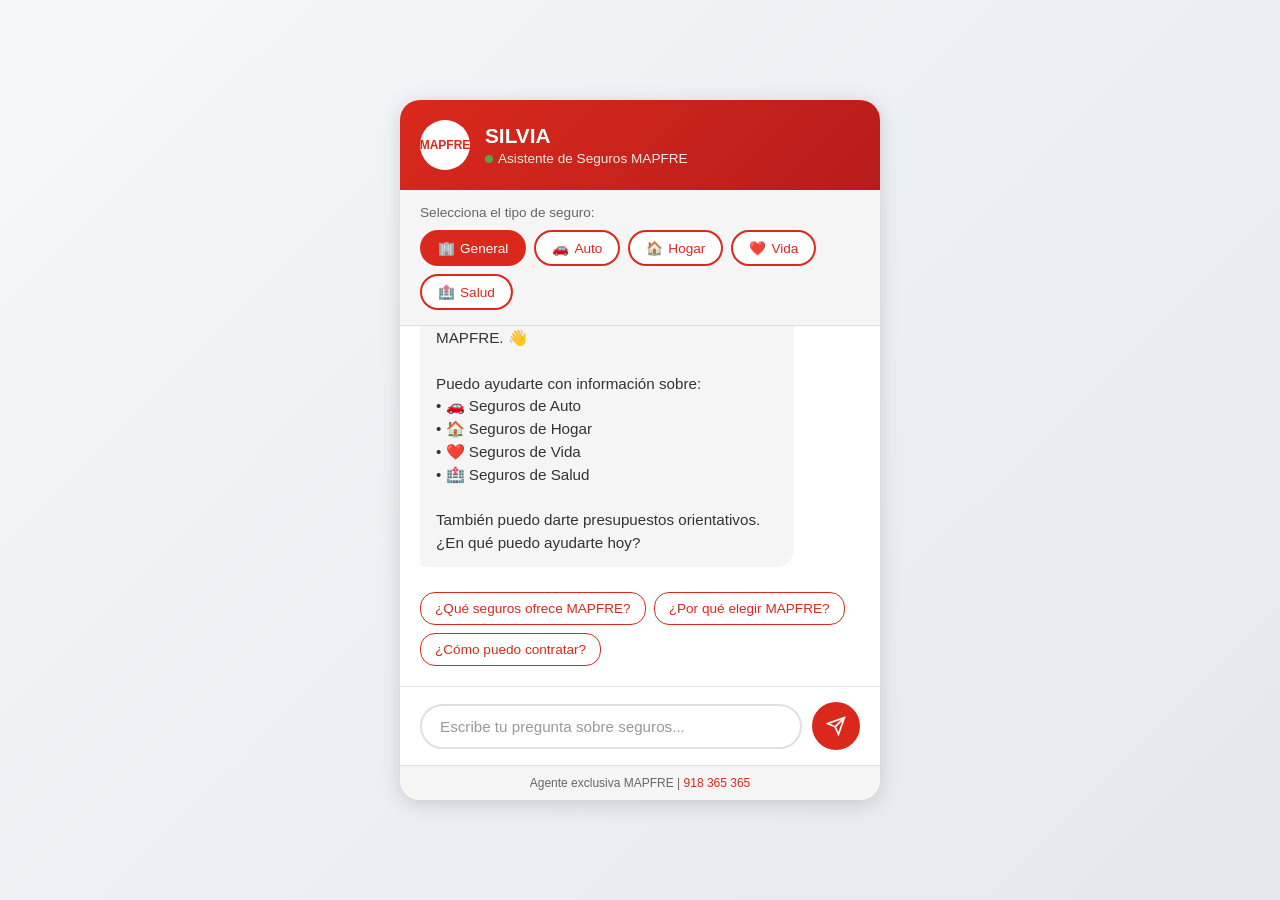
==== index.html @ 95a00fcc "feat: Create SILVIA - MAPFRE insurance chatbot Complete implementation of an AI-powered chatbot for " ====
<!DOCTYPE html>
<html lang="es">
<head>
    <meta charset="UTF-8">
    <meta name="viewport" content="width=device-width, initial-scale=1.0">
    <meta name="description" content="SILVIA - Asistente virtual de seguros MAPFRE. Consulta sobre seguros de auto, hogar, vida y salud.">
    <meta name="theme-color" content="#DA291C">
    <title>SILVIA - Asistente de Seguros MAPFRE</title>
    <link rel="stylesheet" href="css/style.css">
    <link rel="icon" href="data:image/svg+xml,<svg xmlns='http://www.w3.org/2000/svg' viewBox='0 0 100 100'><text y='.9em' font-size='90'>🛡️</text></svg>">
</head>
<body>
    <div class="chat-container">
        <!-- Header -->
        <div class="chat-header">
            <div class="chat-header-logo">
                <span>MAPFRE</span>
            </div>
            <div class="chat-header-info">
                <h1>SILVIA</h1>
                <p><span class="status-dot"></span>Asistente de Seguros MAPFRE</p>
            </div>
        </div>

        <!-- Selector de tipo de seguro -->
        <div class="insurance-selector">
            <p>Selecciona el tipo de seguro:</p>
            <div class="insurance-buttons">
                <button class="insurance-btn active" data-type="general">
                    <span class="icon">🏢</span>General
                </button>
                <button class="insurance-btn" data-type="auto">
                    <span class="icon">🚗</span>Auto
                </button>
                <button class="insurance-btn" data-type="hogar">
                    <span class="icon">🏠</span>Hogar
                </button>
                <button class="insurance-btn" data-type="vida">
                    <span class="icon">❤️</span>Vida
                </button>
                <button class="insurance-btn" data-type="salud">
                    <span class="icon">🏥</span>Salud
                </button>
            </div>
        </div>

        <!-- Mensajes del chat -->
        <div class="chat-messages" id="chatMessages">
            <!-- Los mensajes se insertan aquí dinámicamente -->
        </div>

        <!-- Área de input -->
        <div class="chat-input-area">
            <div class="chat-input-container">
                <input
                    type="text"
                    class="chat-input"
                    id="userInput"
                    placeholder="Escribe tu pregunta sobre seguros..."
                    autocomplete="off"
                >
                <button class="send-btn" id="sendBtn" aria-label="Enviar mensaje">
                    <svg viewBox="0 0 24 24" fill="none" stroke="currentColor" stroke-width="2">
                        <path d="M22 2L11 13M22 2l-7 20-4-9-9-4 20-7z"/>
                    </svg>
                </button>
            </div>
        </div>

        <!-- Footer -->
        <div class="chat-footer">
            <p>Agente exclusiva MAPFRE | <a href="tel:918365365">918 365 365</a></p>
        </div>
    </div>

    <!-- Modal de captura de leads -->
    <div class="modal-overlay" id="leadModal">
        <div class="modal">
            <div class="modal-icon">📱</div>
            <h2>¡Te contactamos por WhatsApp!</h2>
            <p>Déjanos tus datos y te enviaremos un presupuesto personalizado adaptado a tu situación exacta.</p>
            <form id="leadForm">
                <div class="form-group">
                    <label for="leadName">Tu nombre</label>
                    <input type="text" id="leadName" placeholder="Ej: María García" required>
                </div>
                <div class="form-group">
                    <label for="leadPhone">Tu teléfono (WhatsApp)</label>
                    <input type="tel" id="leadPhone" placeholder="Ej: 612 345 678" required>
                </div>
                <div class="form-group">
                    <label for="leadInsurance">Seguro de interés</label>
                    <input type="text" id="leadInsurance" readonly>
                </div>
                <div class="modal-buttons">
                    <button type="button" class="btn-secondary" id="closeModal">Ahora no</button>
                    <button type="submit" class="btn-primary">Enviar</button>
                </div>
            </form>
            <div class="success-message" id="successMessage" style="display: none;">
                <span>✅</span>
                <span>¡Gracias! Te contactaremos pronto por WhatsApp.</span>
            </div>
        </div>
    </div>

    <!-- Scripts -->
    <script src="js/mapfre-knowledge.js"></script>
    <script src="js/config.js"></script>
    <script src="js/app.js"></script>
</body>
</html>
---- css/style.css ----
/* SILVIA - Chatbot MAPFRE */
/* Colores corporativos MAPFRE */
:root {
    --mapfre-red: #DA291C;
    --mapfre-red-dark: #B71C1C;
    --mapfre-red-light: #EF5350;
    --mapfre-white: #FFFFFF;
    --mapfre-gray-dark: #333333;
    --mapfre-gray: #666666;
    --mapfre-gray-light: #F5F5F5;
    --mapfre-gray-border: #E0E0E0;
    --shadow-light: 0 2px 10px rgba(0, 0, 0, 0.1);
    --shadow-medium: 0 4px 20px rgba(0, 0, 0, 0.15);
    --transition: all 0.3s ease;
}

* {
    margin: 0;
    padding: 0;
    box-sizing: border-box;
}

body {
    font-family: 'Segoe UI', Tahoma, Geneva, Verdana, sans-serif;
    background: linear-gradient(135deg, #f5f7fa 0%, #e4e8ec 100%);
    min-height: 100vh;
    display: flex;
    justify-content: center;
    align-items: center;
    padding: 20px;
}

/* Container principal */
.chat-container {
    width: 100%;
    max-width: 480px;
    height: 90vh;
    max-height: 700px;
    background: var(--mapfre-white);
    border-radius: 20px;
    box-shadow: var(--shadow-medium);
    display: flex;
    flex-direction: column;
    overflow: hidden;
}

/* Header */
.chat-header {
    background: linear-gradient(135deg, var(--mapfre-red) 0%, var(--mapfre-red-dark) 100%);
    color: var(--mapfre-white);
    padding: 20px;
    display: flex;
    align-items: center;
    gap: 15px;
}

.chat-header-logo {
    width: 50px;
    height: 50px;
    background: var(--mapfre-white);
    border-radius: 50%;
    display: flex;
    align-items: center;
    justify-content: center;
    font-weight: bold;
    color: var(--mapfre-red);
    font-size: 12px;
    flex-shrink: 0;
}

.chat-header-info h1 {
    font-size: 1.3rem;
    font-weight: 600;
    margin-bottom: 3px;
}

.chat-header-info p {
    font-size: 0.85rem;
    opacity: 0.9;
}

.status-dot {
    display: inline-block;
    width: 8px;
    height: 8px;
    background: #4CAF50;
    border-radius: 50%;
    margin-right: 5px;
    animation: pulse 2s infinite;
}

@keyframes pulse {
    0%, 100% { opacity: 1; }
    50% { opacity: 0.5; }
}

/* Selector de tipo de seguro */
.insurance-selector {
    padding: 15px 20px;
    background: var(--mapfre-gray-light);
    border-bottom: 1px solid var(--mapfre-gray-border);
}

.insurance-selector p {
    font-size: 0.85rem;
    color: var(--mapfre-gray);
    margin-bottom: 10px;
}

.insurance-buttons {
    display: flex;
    gap: 8px;
    flex-wrap: wrap;
}

.insurance-btn {
    padding: 8px 16px;
    border: 2px solid var(--mapfre-red);
    background: var(--mapfre-white);
    color: var(--mapfre-red);
    border-radius: 20px;
    cursor: pointer;
    font-size: 0.85rem;
    font-weight: 500;
    transition: var(--transition);
}

.insurance-btn:hover,
.insurance-btn.active {
    background: var(--mapfre-red);
    color: var(--mapfre-white);
}

.insurance-btn .icon {
    margin-right: 5px;
}

/* Mensajes */
.chat-messages {
    flex: 1;
    overflow-y: auto;
    padding: 20px;
    display: flex;
    flex-direction: column;
    gap: 15px;
    background: var(--mapfre-white);
}

.message {
    max-width: 85%;
    padding: 12px 16px;
    border-radius: 18px;
    line-height: 1.5;
    font-size: 0.95rem;
    animation: fadeIn 0.3s ease;
}

@keyframes fadeIn {
    from { opacity: 0; transform: translateY(10px); }
    to { opacity: 1; transform: translateY(0); }
}

.message.bot {
    background: var(--mapfre-gray-light);
    color: var(--mapfre-gray-dark);
    align-self: flex-start;
    border-bottom-left-radius: 5px;
}

.message.user {
    background: var(--mapfre-red);
    color: var(--mapfre-white);
    align-self: flex-end;
    border-bottom-right-radius: 5px;
}

.message.bot .bot-name {
    font-weight: 600;
    color: var(--mapfre-red);
    font-size: 0.8rem;
    margin-bottom: 5px;
}

/* Typing indicator */
.typing-indicator {
    display: flex;
    gap: 5px;
    padding: 15px;
    align-self: flex-start;
}

.typing-indicator span {
    width: 10px;
    height: 10px;
    background: var(--mapfre-gray);
    border-radius: 50%;
    animation: bounce 1.4s infinite ease-in-out;
}

.typing-indicator span:nth-child(1) { animation-delay: -0.32s; }
.typing-indicator span:nth-child(2) { animation-delay: -0.16s; }

@keyframes bounce {
    0%, 80%, 100% { transform: scale(0); }
    40% { transform: scale(1); }
}

/* Input area */
.chat-input-area {
    padding: 15px 20px;
    background: var(--mapfre-white);
    border-top: 1px solid var(--mapfre-gray-border);
}

.chat-input-container {
    display: flex;
    gap: 10px;
    align-items: center;
}

.chat-input {
    flex: 1;
    padding: 12px 18px;
    border: 2px solid var(--mapfre-gray-border);
    border-radius: 25px;
    font-size: 0.95rem;
    outline: none;
    transition: var(--transition);
}

.chat-input:focus {
    border-color: var(--mapfre-red);
}

.chat-input::placeholder {
    color: #999;
}

.send-btn {
    width: 48px;
    height: 48px;
    background: var(--mapfre-red);
    color: var(--mapfre-white);
    border: none;
    border-radius: 50%;
    cursor: pointer;
    display: flex;
    align-items: center;
    justify-content: center;
    transition: var(--transition);
    flex-shrink: 0;
}

.send-btn:hover {
    background: var(--mapfre-red-dark);
    transform: scale(1.05);
}

.send-btn:disabled {
    background: var(--mapfre-gray);
    cursor: not-allowed;
    transform: none;
}

.send-btn svg {
    width: 20px;
    height: 20px;
}

/* Modal de leads */
.modal-overlay {
    display: none;
    position: fixed;
    top: 0;
    left: 0;
    right: 0;
    bottom: 0;
    background: rgba(0, 0, 0, 0.5);
    justify-content: center;
    align-items: center;
    z-index: 1000;
    padding: 20px;
}

.modal-overlay.active {
    display: flex;
}

.modal {
    background: var(--mapfre-white);
    border-radius: 20px;
    padding: 30px;
    max-width: 400px;
    width: 100%;
    box-shadow: var(--shadow-medium);
    animation: slideUp 0.3s ease;
}

@keyframes slideUp {
    from { opacity: 0; transform: translateY(30px); }
    to { opacity: 1; transform: translateY(0); }
}

.modal h2 {
    color: var(--mapfre-gray-dark);
    margin-bottom: 10px;
    font-size: 1.4rem;
}

.modal p {
    color: var(--mapfre-gray);
    margin-bottom: 20px;
    font-size: 0.95rem;
    line-height: 1.5;
}

.modal-icon {
    font-size: 3rem;
    margin-bottom: 15px;
}

.form-group {
    margin-bottom: 15px;
}

.form-group label {
    display: block;
    color: var(--mapfre-gray-dark);
    font-weight: 500;
    margin-bottom: 5px;
    font-size: 0.9rem;
}

.form-group input {
    width: 100%;
    padding: 12px 15px;
    border: 2px solid var(--mapfre-gray-border);
    border-radius: 10px;
    font-size: 1rem;
    outline: none;
    transition: var(--transition);
}

.form-group input:focus {
    border-color: var(--mapfre-red);
}

.modal-buttons {
    display: flex;
    gap: 10px;
    margin-top: 20px;
}

.btn-primary {
    flex: 1;
    padding: 12px 20px;
    background: var(--mapfre-red);
    color: var(--mapfre-white);
    border: none;
    border-radius: 10px;
    font-size: 1rem;
    font-weight: 500;
    cursor: pointer;
    transition: var(--transition);
}

.btn-primary:hover {
    background: var(--mapfre-red-dark);
}

.btn-secondary {
    padding: 12px 20px;
    background: transparent;
    color: var(--mapfre-gray);
    border: 2px solid var(--mapfre-gray-border);
    border-radius: 10px;
    font-size: 1rem;
    cursor: pointer;
    transition: var(--transition);
}

.btn-secondary:hover {
    background: var(--mapfre-gray-light);
}

/* Quick actions / sugerencias */
.quick-actions {
    display: flex;
    flex-wrap: wrap;
    gap: 8px;
    margin-top: 10px;
}

.quick-action-btn {
    padding: 8px 14px;
    background: var(--mapfre-white);
    border: 1px solid var(--mapfre-red);
    color: var(--mapfre-red);
    border-radius: 15px;
    font-size: 0.85rem;
    cursor: pointer;
    transition: var(--transition);
}

.quick-action-btn:hover {
    background: var(--mapfre-red);
    color: var(--mapfre-white);
}

/* Success message */
.success-message {
    background: #E8F5E9;
    border: 1px solid #4CAF50;
    color: #2E7D32;
    padding: 15px;
    border-radius: 10px;
    display: flex;
    align-items: center;
    gap: 10px;
    margin-top: 15px;
}

/* Footer */
.chat-footer {
    padding: 10px;
    text-align: center;
    background: var(--mapfre-gray-light);
    border-top: 1px solid var(--mapfre-gray-border);
}

.chat-footer p {
    font-size: 0.75rem;
    color: var(--mapfre-gray);
}

.chat-footer a {
    color: var(--mapfre-red);
    text-decoration: none;
}

/* Scrollbar personalizada */
.chat-messages::-webkit-scrollbar {
    width: 6px;
}

.chat-messages::-webkit-scrollbar-track {
    background: var(--mapfre-gray-light);
}

.chat-messages::-webkit-scrollbar-thumb {
    background: var(--mapfre-gray);
    border-radius: 3px;
}

.chat-messages::-webkit-scrollbar-thumb:hover {
    background: var(--mapfre-gray-dark);
}

/* Responsive */
@media (max-width: 520px) {
    body {
        padding: 0;
    }

    .chat-container {
        max-width: 100%;
        height: 100vh;
        max-height: none;
        border-radius: 0;
    }

    .chat-header {
        padding: 15px;
    }

    .chat-header-logo {
        width: 45px;
        height: 45px;
    }

    .insurance-buttons {
        gap: 6px;
    }

    .insurance-btn {
        padding: 6px 12px;
        font-size: 0.8rem;
    }
}

/* Mensajes con formato especial */
.message-price {
    background: #FFF3E0;
    border-left: 4px solid #FF9800;
    padding: 10px 15px;
    margin: 10px 0;
    border-radius: 0 10px 10px 0;
}

.message-price strong {
    color: var(--mapfre-red);
}

.message-list {
    margin: 10px 0;
    padding-left: 20px;
}

.message-list li {
    margin: 5px 0;
}

/* Loading state para el botón */
.send-btn.loading {
    position: relative;
}

.send-btn.loading svg {
    opacity: 0;
}

.send-btn.loading::after {
    content: '';
    position: absolute;
    width: 20px;
    height: 20px;
    border: 2px solid var(--mapfre-white);
    border-top-color: transparent;
    border-radius: 50%;
    animation: spin 1s linear infinite;
}

@keyframes spin {
    to { transform: rotate(360deg); }
}

/* Disclaimer */
.disclaimer {
    font-size: 0.75rem;
    color: var(--mapfre-gray);
    background: #FFF8E1;
    padding: 8px 12px;
    border-radius: 8px;
    margin-top: 10px;
}
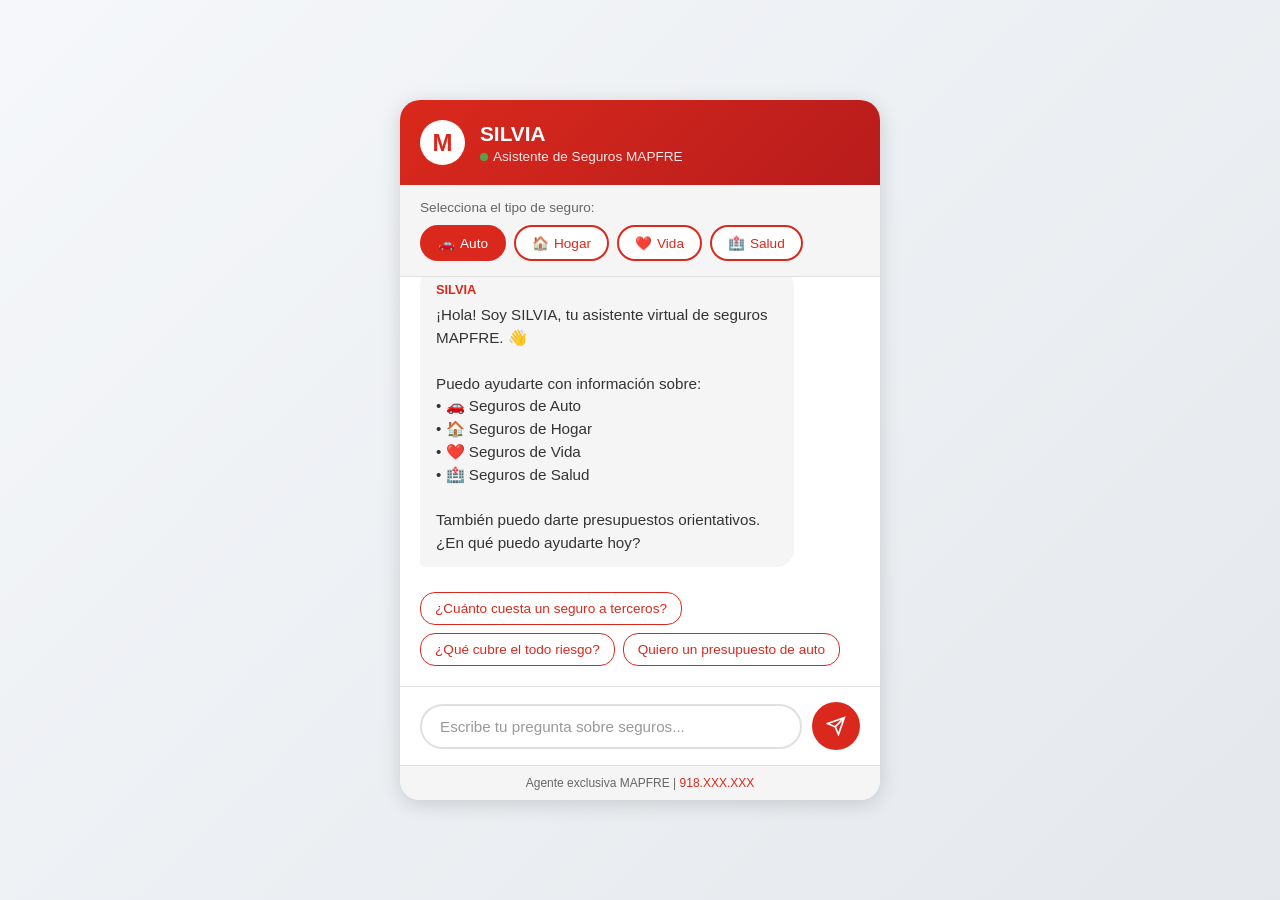
==== commit 9a6a5fe1: "fix: UI improvements for mobile and usability - Change phone to placeholder 918.XXX.XXX - Remove 'Ge" ====
--- a/index.html
+++ b/index.html
@@ -14,7 +14,7 @@
         <!-- Header -->
         <div class="chat-header">
             <div class="chat-header-logo">
-                <span>MAPFRE</span>
+                <span>M</span>
             </div>
             <div class="chat-header-info">
                 <h1>SILVIA</h1>
@@ -26,10 +26,7 @@
         <div class="insurance-selector">
             <p>Selecciona el tipo de seguro:</p>
             <div class="insurance-buttons">
-                <button class="insurance-btn active" data-type="general">
-                    <span class="icon">🏢</span>General
-                </button>
-                <button class="insurance-btn" data-type="auto">
+                <button class="insurance-btn active" data-type="auto">
                     <span class="icon">🚗</span>Auto
                 </button>
                 <button class="insurance-btn" data-type="hogar">
@@ -69,7 +66,7 @@
 
         <!-- Footer -->
         <div class="chat-footer">
-            <p>Agente exclusiva MAPFRE | <a href="tel:918365365">918 365 365</a></p>
+            <p>Agente exclusiva MAPFRE | <a href="tel:918000000">918.XXX.XXX</a></p>
         </div>
     </div>
 
--- a/css/style.css
+++ b/css/style.css
@@ -20,10 +20,16 @@
     box-sizing: border-box;
 }
 
+html, body {
+    height: 100%;
+    overflow: hidden;
+}
+
 body {
     font-family: 'Segoe UI', Tahoma, Geneva, Verdana, sans-serif;
     background: linear-gradient(135deg, #f5f7fa 0%, #e4e8ec 100%);
-    min-height: 100vh;
+    height: 100vh;
+    height: 100dvh; /* Dynamic viewport height for mobile */
     display: flex;
     justify-content: center;
     align-items: center;
@@ -55,16 +61,16 @@
 }
 
 .chat-header-logo {
-    width: 50px;
-    height: 50px;
+    width: 45px;
+    height: 45px;
     background: var(--mapfre-white);
     border-radius: 50%;
     display: flex;
     align-items: center;
     justify-content: center;
-    font-weight: bold;
+    font-weight: 800;
     color: var(--mapfre-red);
-    font-size: 12px;
+    font-size: 24px;
     flex-shrink: 0;
 }
 
@@ -465,26 +471,71 @@
     .chat-container {
         max-width: 100%;
         height: 100vh;
+        height: 100dvh;
         max-height: none;
         border-radius: 0;
     }
 
     .chat-header {
-        padding: 15px;
+        padding: 12px 15px;
     }
 
     .chat-header-logo {
-        width: 45px;
-        height: 45px;
+        width: 40px;
+        height: 40px;
+        font-size: 20px;
+    }
+
+    .chat-header-info h1 {
+        font-size: 1.1rem;
+    }
+
+    .chat-header-info p {
+        font-size: 0.75rem;
+    }
+
+    .insurance-selector {
+        padding: 10px 15px;
+    }
+
+    .insurance-selector p {
+        font-size: 0.8rem;
+        margin-bottom: 8px;
     }
 
     .insurance-buttons {
         gap: 6px;
+        flex-wrap: nowrap;
+        justify-content: space-between;
     }
 
     .insurance-btn {
-        padding: 6px 12px;
-        font-size: 0.8rem;
+        padding: 6px 10px;
+        font-size: 0.75rem;
+        flex: 1;
+        text-align: center;
+    }
+
+    .insurance-btn .icon {
+        margin-right: 3px;
+    }
+
+    .chat-messages {
+        padding: 15px;
+    }
+
+    .chat-input-area {
+        padding: 10px 15px;
+    }
+
+    .chat-input {
+        padding: 10px 15px;
+        font-size: 0.9rem;
+    }
+
+    .send-btn {
+        width: 42px;
+        height: 42px;
     }
 }
 
